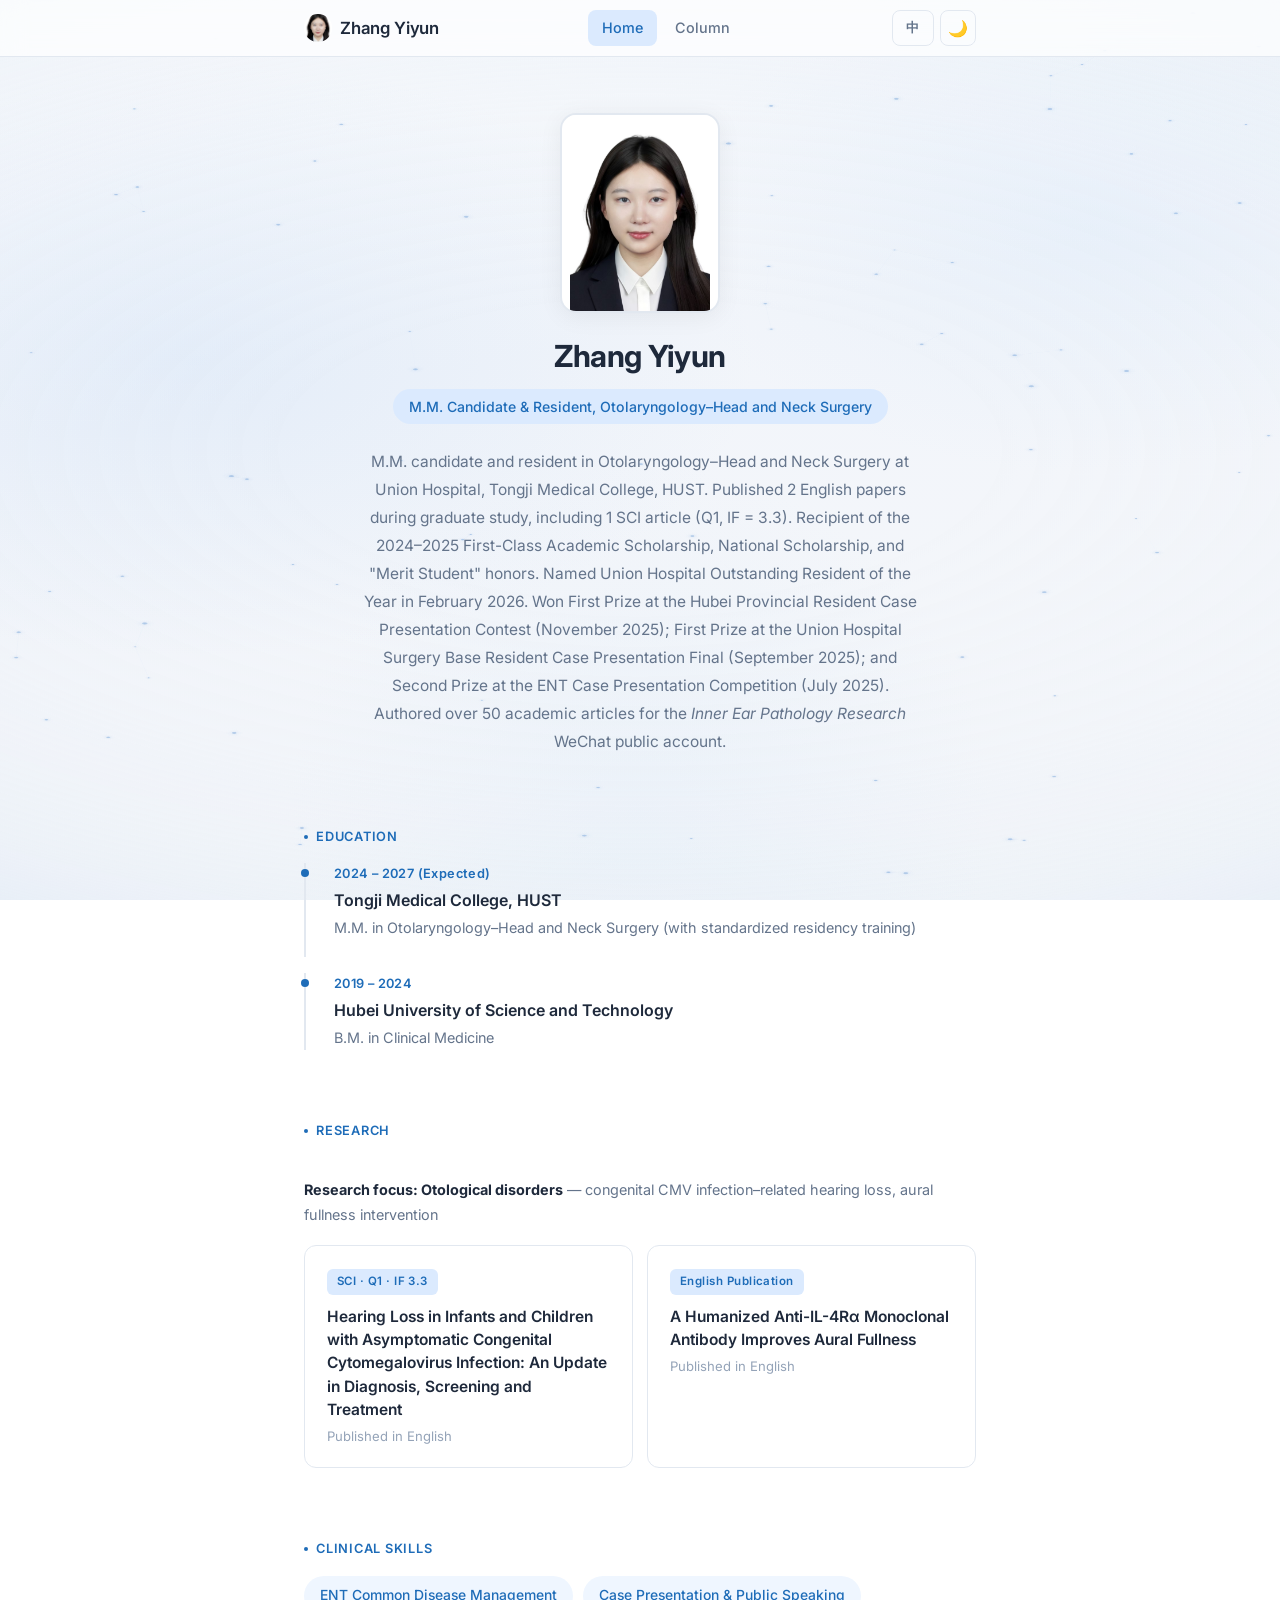
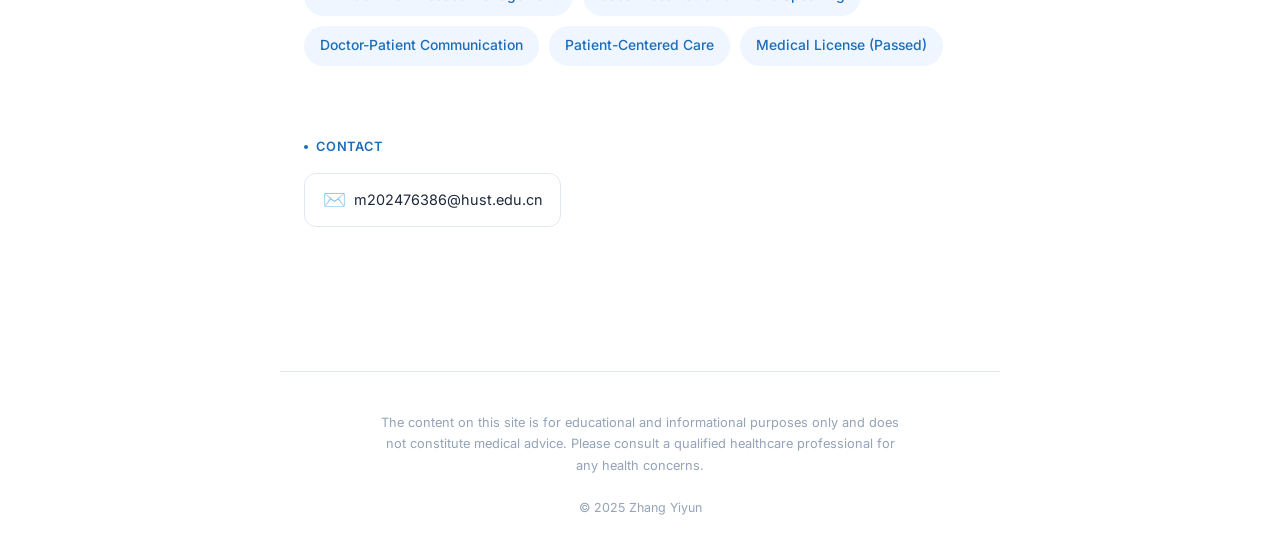
==== index.html @ 22c88dbd "Update avatar display and expand hero bio Avatar changed from small circle crop to larger rounded re" ====
<!DOCTYPE html>
<html lang="en" data-theme="light" data-lang="en">
<head>
<meta charset="UTF-8">
<meta name="viewport" content="width=device-width, initial-scale=1.0">
<meta name="description" content="Zhang Yiyun — Resident, Department of Otolaryngology–Head and Neck Surgery, Union Hospital, Tongji Medical College, HUST">
<title>Zhang Yiyun</title>
<link rel="stylesheet" href="style.css">
<link rel="preconnect" href="https://fonts.googleapis.com">
<link rel="preconnect" href="https://fonts.gstatic.com" crossorigin>
<link href="https://fonts.googleapis.com/css2?family=Inter:wght@400;500;600;700&display=swap" rel="stylesheet">
</head>
<body>
<canvas id="starfield"></canvas>

<nav class="navbar">
  <div class="navbar-inner">
    <a href="index.html" class="nav-logo">
      <img src="images/avatar.jpg" alt="Avatar">
      <span class="zh">张逸云</span>
      <span class="en">Zhang Yiyun</span>
    </a>
    <ul class="nav-links">
      <li><a href="index.html" class="active"><span class="zh">主页</span><span class="en">Home</span></a></li>
      <li><a href="column.html"><span class="zh">专栏</span><span class="en">Column</span></a></li>
    </ul>
    <div class="nav-toggles">
      <button class="nav-toggle lang-toggle" id="langToggle" aria-label="Toggle language">中</button>
      <button class="nav-toggle theme-toggle" id="themeToggle" aria-label="Toggle dark mode">🌙</button>
    </div>
  </div>
</nav>

<main>

  <!-- Hero -->
  <section class="hero">
    <img class="hero-avatar" src="images/avatar.jpg" alt="Zhang Yiyun">
    <h1 class="hero-name">
      <span class="zh">张逸云</span>
      <span class="en">Zhang Yiyun</span>
    </h1>
    <div class="hero-title">
      <span class="zh">耳鼻咽喉头颈外科 · 专业型硕士 / 住培医师</span>
      <span class="en">M.M. Candidate & Resident, Otolaryngology–Head and Neck Surgery</span>
    </div>
    <div class="hero-bio">
      <span class="zh">华中科技大学同济医学院附属协和医院耳鼻咽喉头颈外科专业型硕士、住培医师。硕士在读期间发表英文文章 2 篇，其中 SCI 1 篇（Q1，IF&nbsp;=&nbsp;3.3）。获 2024–2025 年度一等学业奖学金、国家奖学金、三好学生等荣誉。2026 年 2 月获武汉协和医院年度优秀住培医师称号。2025 年 11 月获湖北省住培医师病例演讲比赛决赛一等奖；2025 年 9 月获武汉协和医院外科专业基地住院医师病例演讲决赛一等奖；2025 年 7 月获耳鼻咽喉头颈外科病例汇报大赛二等奖。在《内耳病理研究》公众号撰写学术推文累计 50 余篇。</span>
      <span class="en">M.M. candidate and resident in Otolaryngology–Head and Neck Surgery at Union Hospital, Tongji Medical College, HUST. Published 2 English papers during graduate study, including 1 SCI article (Q1, IF&nbsp;=&nbsp;3.3). Recipient of the 2024–2025 First-Class Academic Scholarship, National Scholarship, and "Merit Student" honors. Named Union Hospital Outstanding Resident of the Year in February 2026. Won First Prize at the Hubei Provincial Resident Case Presentation Contest (November 2025); First Prize at the Union Hospital Surgery Base Resident Case Presentation Final (September 2025); and Second Prize at the ENT Case Presentation Competition (July 2025). Authored over 50 academic articles for the <em>Inner Ear Pathology Research</em> WeChat public account.</span>
    </div>
  </section>

  <!-- Education -->
  <section id="education">
    <div class="section-label"><span class="zh">教育背景</span><span class="en">Education</span></div>
    <ul class="timeline">
      <li class="timeline-item">
        <div class="timeline-period"><span class="zh">2024 – 2027（预计）</span><span class="en">2024 – 2027 (Expected)</span></div>
        <div class="timeline-school"><span class="zh">华中科技大学同济医学院</span><span class="en">Tongji Medical College, HUST</span></div>
        <div class="timeline-major">
          <span class="zh">耳鼻咽喉头颈外科 · 专业型硕士（住院医师规范化培训）</span>
          <span class="en">M.M. in Otolaryngology–Head and Neck Surgery (with standardized residency training)</span>
        </div>
      </li>
      <li class="timeline-item">
        <div class="timeline-period">2019 – 2024</div>
        <div class="timeline-school"><span class="zh">湖北科技学院</span><span class="en">Hubei University of Science and Technology</span></div>
        <div class="timeline-major">
          <span class="zh">临床医学 · 学士</span>
          <span class="en">B.M. in Clinical Medicine</span>
        </div>
      </li>
    </ul>
  </section>

  <!-- Research -->
  <section id="research">
    <div class="section-label"><span class="zh">科研学术</span><span class="en">Research</span></div>
    <p class="research-direction" style="margin-bottom:18px;">
      <span class="zh"><strong>研究方向：耳科相关疾病</strong>（先天性巨细胞病毒感染相关听力损失、耳闷胀感干预等）</span>
      <span class="en"><strong>Research focus: Otological disorders</strong> — congenital CMV infection–related hearing loss, aural fullness intervention</span>
    </p>

    <div class="research-grid">
      <div class="research-card">
        <span class="badge">SCI · Q1 · IF 3.3</span>
        <h3>Hearing Loss in Infants and Children with Asymptomatic Congenital Cytomegalovirus Infection: An Update in Diagnosis, Screening and Treatment</h3>
        <div class="meta"><span class="zh">已发表（英文）</span><span class="en">Published in English</span></div>
      </div>
      <div class="research-card">
        <span class="badge"><span class="zh">英文发表</span><span class="en">English Publication</span></span>
        <h3>A Humanized Anti-IL-4Rα Monoclonal Antibody Improves Aural Fullness</h3>
        <div class="meta"><span class="zh">已发表（英文）</span><span class="en">Published in English</span></div>
      </div>
    </div>
  </section>

  <!-- Clinical Skills -->
  <section id="clinical-skills">
    <div class="section-label"><span class="zh">临床技能</span><span class="en">Clinical Skills</span></div>
    <div class="skill-tags">
      <span class="skill-tag"><span class="zh">耳鼻咽喉头颈外科常见病诊疗</span><span class="en">ENT Common Disease Management</span></span>
      <span class="skill-tag"><span class="zh">病例汇报与演讲</span><span class="en">Case Presentation & Public Speaking</span></span>
      <span class="skill-tag"><span class="zh">医患沟通</span><span class="en">Doctor-Patient Communication</span></span>
      <span class="skill-tag"><span class="zh">患者关怀</span><span class="en">Patient-Centered Care</span></span>
      <span class="skill-tag"><span class="zh">执业医师资格（已通过）</span><span class="en">Medical License (Passed)</span></span>
    </div>
  </section>

  <!-- Contact -->
  <section id="contact">
    <div class="section-label"><span class="zh">联系方式</span><span class="en">Contact</span></div>
    <div class="contact-list">
      <a href="mailto:m202476386@hust.edu.cn" class="contact-item">
        <span class="contact-icon">✉️</span>
        m202476386@hust.edu.cn
      </a>
    </div>
  </section>

</main>

<footer>
  <div class="footer-disclaimer">
    <p class="zh">本站内容仅供学习与交流，不构成医疗建议。如有健康问题，请咨询专业医疗机构。</p>
    <p class="en">The content on this site is for educational and informational purposes only and does not constitute medical advice. Please consult a qualified healthcare professional for any health concerns.</p>
  </div>
  <div class="footer-copy">&copy; 2025 Zhang Yiyun</div>
</footer>

<script src="script.js"></script>
</body>
</html>
---- style.css ----
/* ========================================
   Zhang Yiyun - Personal Site
   Medical Blue · Bilingual · Dark Mode
   ======================================== */

/* --- CSS Variables --- */
:root {
  --color-bg: #f8fafc;
  --color-surface: #ffffff;
  --color-surface-hover: #f5f7fb;
  --color-primary: #1e6cb8;
  --color-primary-light: #3b82f6;
  --color-primary-muted: #dbeafe;
  --color-text: #1e293b;
  --color-text-secondary: #64748b;
  --color-text-tertiary: #94a3b8;
  --color-border: #e2e8f0;
  --color-tag-bg: #eff6ff;
  --color-tag-text: #1e6cb8;
  --color-shadow: rgba(0, 0, 0, 0.06);
  --color-shadow-lg: rgba(0, 0, 0, 0.1);
  --nav-bg: rgba(255, 255, 255, 0.7);
  --nav-blur: 12px;
  --radius: 12px;
  --radius-lg: 20px;
  --max-width: 720px;
  --font-cn: "PingFang SC", "Noto Sans SC", "Microsoft YaHei", sans-serif;
  --font-en: "Inter", -apple-system, BlinkMacSystemFont, "Segoe UI", sans-serif;
}

[data-theme="dark"] {
  --color-bg: #0b1120;
  --color-surface: #141e33;
  --color-surface-hover: #1c2a45;
  --color-primary: #60a5fa;
  --color-primary-light: #93bbfd;
  --color-primary-muted: #1e3050;
  --color-text: #e8edf5;
  --color-text-secondary: #94a3b8;
  --color-text-tertiary: #64748b;
  --color-border: #1e3050;
  --color-tag-bg: #1a2e45;
  --color-tag-text: #93bbfd;
  --color-shadow: rgba(0, 0, 0, 0.25);
  --color-shadow-lg: rgba(0, 0, 0, 0.4);
  --nav-bg: rgba(11, 17, 32, 0.8);
}

/* --- Reset & Base --- */
*,
*::before,
*::after {
  box-sizing: border-box;
  margin: 0;
  padding: 0;
}

html {
  scroll-behavior: smooth;
  font-size: 16px;
}

body {
  font-family: var(--font-en);
  background:
    radial-gradient(ellipse 80% 60% at 15% 40%, rgba(190, 215, 245, 0.28) 0%, transparent 55%),
    radial-gradient(ellipse 60% 50% at 85% 25%, rgba(200, 225, 250, 0.22) 0%, transparent 55%),
    radial-gradient(ellipse 50% 70% at 50% 90%, rgba(210, 230, 248, 0.2) 0%, transparent 55%),
    linear-gradient(170deg, #f8fafc 0%, #f2f5fa 40%, #f5f7fa 100%);
  background-attachment: fixed;
  color: var(--color-text);
  line-height: 1.7;
  -webkit-font-smoothing: antialiased;
  transition: background 0.5s ease, color 0.3s ease;
}

[data-theme="dark"] body {
  background:
    radial-gradient(ellipse 80% 60% at 15% 40%, rgba(20, 50, 100, 0.35) 0%, transparent 55%),
    radial-gradient(ellipse 60% 50% at 85% 25%, rgba(15, 40, 85, 0.28) 0%, transparent 55%),
    radial-gradient(ellipse 50% 70% at 50% 90%, rgba(10, 30, 65, 0.22) 0%, transparent 55%),
    linear-gradient(170deg, #0b1120 0%, #0d1428 40%, #0a0f1c 100%);
  background-attachment: fixed;
}

[data-lang="zh"] body {
  font-family: var(--font-cn);
}

/* Language visibility — default English */
.zh { display: none; }
[data-lang="zh"] .en { display: none; }
[data-lang="zh"] .zh { display: revert; }

a {
  color: var(--color-primary);
  text-decoration: none;
  transition: color 0.2s;
}

a:hover {
  color: var(--color-primary-light);
}

img {
  max-width: 100%;
  display: block;
}

/* --- Starfield Background --- */
#starfield {
  position: fixed;
  top: 0;
  left: 0;
  width: 100%;
  height: 100%;
  z-index: -1;
  pointer-events: none;
}

/* --- Navbar --- */
.navbar {
  position: sticky;
  top: 0;
  z-index: 100;
  backdrop-filter: blur(var(--nav-blur));
  -webkit-backdrop-filter: blur(var(--nav-blur));
  background: var(--nav-bg);
  border-bottom: 1px solid var(--color-border);
  transition: background 0.3s, border-color 0.3s;
}

.navbar-inner {
  max-width: var(--max-width);
  margin: 0 auto;
  padding: 0 24px;
  height: 56px;
  display: flex;
  align-items: center;
  justify-content: space-between;
}

.nav-logo {
  font-size: 1.05rem;
  font-weight: 600;
  color: var(--color-text);
  letter-spacing: -0.01em;
  display: flex;
  align-items: center;
  gap: 8px;
}

.nav-logo img {
  width: 28px;
  height: 28px;
  border-radius: 50%;
  object-fit: cover;
}

.nav-links {
  display: flex;
  gap: 4px;
  list-style: none;
}

.nav-links a {
  display: inline-block;
  padding: 6px 14px;
  border-radius: 8px;
  color: var(--color-text-secondary);
  font-size: 0.9rem;
  font-weight: 500;
  transition: color 0.2s, background 0.2s;
}

.nav-links a:hover,
.nav-links a.active {
  color: var(--color-primary);
  background: var(--color-primary-muted);
}

.nav-toggles {
  display: flex;
  gap: 6px;
  flex-shrink: 0;
}

.nav-toggle {
  background: none;
  border: 1px solid var(--color-border);
  border-radius: 8px;
  height: 36px;
  display: flex;
  align-items: center;
  justify-content: center;
  cursor: pointer;
  font-size: 0.82rem;
  font-weight: 600;
  color: var(--color-text-secondary);
  transition: border-color 0.2s, color 0.2s, background 0.2s;
  flex-shrink: 0;
  font-family: var(--font-en);
}

.nav-toggle:hover {
  border-color: var(--color-primary);
  color: var(--color-primary);
  background: var(--color-primary-muted);
}

.theme-toggle {
  width: 36px;
  font-size: 1rem;
}

.lang-toggle {
  width: 42px;
  padding: 0;
  letter-spacing: 0.02em;
}

/* --- Layout --- */
main {
  max-width: var(--max-width);
  margin: 0 auto;
  padding: 0 24px 80px;
}

section {
  margin-top: 64px;
}

.section-label {
  display: inline-flex;
  align-items: center;
  gap: 8px;
  font-size: 0.8rem;
  font-weight: 600;
  text-transform: uppercase;
  letter-spacing: 0.06em;
  color: var(--color-primary);
  margin-bottom: 16px;
}

.section-label::before {
  content: "";
  display: inline-block;
  width: 4px;
  height: 4px;
  border-radius: 50%;
  background: var(--color-primary);
}

/* --- Hero --- */
.hero {
  margin-top: 56px;
  text-align: center;
}

.hero-avatar {
  width: 160px;
  height: 200px;
  border-radius: 16px;
  object-fit: contain;
  object-position: center top;
  margin: 0 auto 24px;
  box-shadow: 0 4px 24px var(--color-shadow);
  border: 2px solid var(--color-border);
  background: var(--color-surface);
  transition: border-color 0.3s, box-shadow 0.3s;
}

.hero-name {
  font-size: 1.9rem;
  font-weight: 700;
  letter-spacing: -0.02em;
  line-height: 1.3;
}

.hero-title {
  display: inline-block;
  margin-top: 12px;
  padding: 6px 16px;
  background: var(--color-primary-muted);
  color: var(--color-primary);
  border-radius: 20px;
  font-size: 0.88rem;
  font-weight: 500;
}

.hero-bio {
  max-width: 560px;
  margin: 24px auto 0;
  font-size: 0.97rem;
  color: var(--color-text-secondary);
  line-height: 1.8;
}

/* --- Education --- */
.timeline {
  list-style: none;
  display: flex;
  flex-direction: column;
  gap: 16px;
}

.timeline-item {
  position: relative;
  padding-left: 28px;
  padding-bottom: 16px;
  border-left: 2px solid var(--color-border);
  transition: border-color 0.3s;
}

.timeline-item:last-child {
  padding-bottom: 0;
}

.timeline-item::before {
  content: "";
  position: absolute;
  left: -5px;
  top: 6px;
  width: 8px;
  height: 8px;
  border-radius: 50%;
  background: var(--color-primary);
}

.timeline-period {
  font-size: 0.8rem;
  font-weight: 600;
  color: var(--color-primary);
  letter-spacing: 0.03em;
}

.timeline-school {
  font-weight: 600;
  margin-top: 2px;
}

.timeline-major {
  font-size: 0.9rem;
  color: var(--color-text-secondary);
  margin-top: 2px;
}

/* --- Research --- */
.research-grid {
  display: grid;
  grid-template-columns: 1fr;
  gap: 14px;
}

.research-card {
  background: var(--color-surface);
  border: 1px solid var(--color-border);
  border-radius: var(--radius);
  padding: 20px 22px;
  transition: background 0.3s, border-color 0.3s, box-shadow 0.2s;
}

.research-card:hover {
  box-shadow: 0 4px 16px var(--color-shadow);
}

.research-card .badge {
  display: inline-block;
  padding: 3px 10px;
  border-radius: 6px;
  font-size: 0.72rem;
  font-weight: 600;
  letter-spacing: 0.04em;
  background: var(--color-primary-muted);
  color: var(--color-primary);
  margin-bottom: 10px;
}

.research-card h3 {
  font-size: 0.97rem;
  font-weight: 600;
  line-height: 1.5;
}

.research-card .meta {
  font-size: 0.82rem;
  color: var(--color-text-tertiary);
  margin-top: 4px;
}

.research-direction {
  margin-top: 20px;
  font-size: 0.9rem;
  color: var(--color-text-secondary);
  line-height: 1.7;
}

.research-direction strong {
  color: var(--color-text);
}

/* --- Clinical Skills --- */
.skill-tags {
  display: flex;
  flex-wrap: wrap;
  gap: 10px;
}

.skill-tag {
  padding: 8px 16px;
  background: var(--color-tag-bg);
  color: var(--color-tag-text);
  border-radius: 20px;
  font-size: 0.87rem;
  font-weight: 500;
  transition: background 0.2s, transform 0.15s;
}

.skill-tag:hover {
  transform: translateY(-1px);
}

/* --- Contact --- */
.contact-list {
  display: flex;
  flex-wrap: wrap;
  gap: 12px;
}

.contact-item {
  display: inline-flex;
  align-items: center;
  gap: 8px;
  padding: 10px 18px;
  background: var(--color-surface);
  border: 1px solid var(--color-border);
  border-radius: var(--radius);
  font-size: 0.9rem;
  color: var(--color-text);
  transition: border-color 0.2s, box-shadow 0.2s, background 0.3s;
}

.contact-item:hover {
  border-color: var(--color-primary);
  box-shadow: 0 2px 12px var(--color-shadow);
}

.contact-icon {
  font-size: 1.15rem;
  flex-shrink: 0;
}

/* --- Footer / Disclaimer --- */
footer {
  max-width: var(--max-width);
  margin: 64px auto 0;
  padding: 32px 24px;
  border-top: 1px solid var(--color-border);
  text-align: center;
}

.footer-disclaimer {
  font-size: 0.8rem;
  color: var(--color-text-tertiary);
  line-height: 1.7;
  max-width: 520px;
  margin: 0 auto;
}

.footer-disclaimer p + p {
  margin-top: 8px;
}

.footer-copy {
  margin-top: 20px;
  font-size: 0.78rem;
  color: var(--color-text-tertiary);
}

/* ========================================
   Column Page
   ======================================== */

.tab-bar {
  display: flex;
  gap: 4px;
  margin-top: 40px;
  padding: 4px;
  background: var(--color-surface);
  border: 1px solid var(--color-border);
  border-radius: var(--radius);
}

.tab-btn {
  flex: 1;
  padding: 9px 16px;
  border: none;
  background: transparent;
  border-radius: 8px;
  font-size: 0.88rem;
  font-weight: 500;
  font-family: var(--font-cn);
  color: var(--color-text-secondary);
  cursor: pointer;
  transition: all 0.2s;
}

.tab-btn:hover {
  color: var(--color-text);
  background: var(--color-surface-hover);
}

.tab-btn.active {
  background: var(--color-primary);
  color: #fff;
}

.tab-panel {
  display: none;
  margin-top: 32px;
}

.tab-panel.active {
  display: block;
}

/* --- Article Cards --- */
.article-list {
  display: grid;
  grid-template-columns: 1fr;
  gap: 14px;
}

.article-card {
  background: var(--color-surface);
  border: 1px solid var(--color-border);
  border-radius: var(--radius);
  padding: 20px 22px;
  transition: box-shadow 0.2s, border-color 0.2s, background 0.3s;
}

.article-card:hover {
  border-color: var(--color-primary);
  box-shadow: 0 4px 16px var(--color-shadow);
}

.article-card h3 {
  font-size: 0.97rem;
  font-weight: 600;
  margin-bottom: 6px;
}

.article-card .date {
  font-size: 0.8rem;
  color: var(--color-text-tertiary);
}

.article-card .excerpt {
  font-size: 0.88rem;
  color: var(--color-text-secondary);
  margin-top: 8px;
  line-height: 1.6;
}

/* --- Empty State --- */
.empty-state {
  text-align: center;
  padding: 56px 24px;
  color: var(--color-text-tertiary);
}

.empty-state .icon {
  font-size: 2.5rem;
  margin-bottom: 12px;
}

.empty-state p {
  font-size: 0.9rem;
  line-height: 1.6;
}

/* ========================================
   Responsive
   ======================================== */

@media (max-width: 480px) {
  .hero-name {
    font-size: 1.55rem;
  }

  .hero-bio {
    font-size: 0.9rem;
  }

  .tab-btn {
    font-size: 0.82rem;
    padding: 8px 12px;
  }
}

@media (min-width: 600px) {
  .research-grid {
    grid-template-columns: 1fr 1fr;
  }

  .article-list {
    grid-template-columns: 1fr 1fr;
  }
}

/* ========================================
   Print Override
   ======================================== */

@media print {
  .navbar,
  .nav-toggles,
  .tab-bar {
    display: none !important;
  }

  body {
    background: #fff;
    color: #000;
  }

  section {
    margin-top: 32px;
    break-inside: avoid;
  }
}
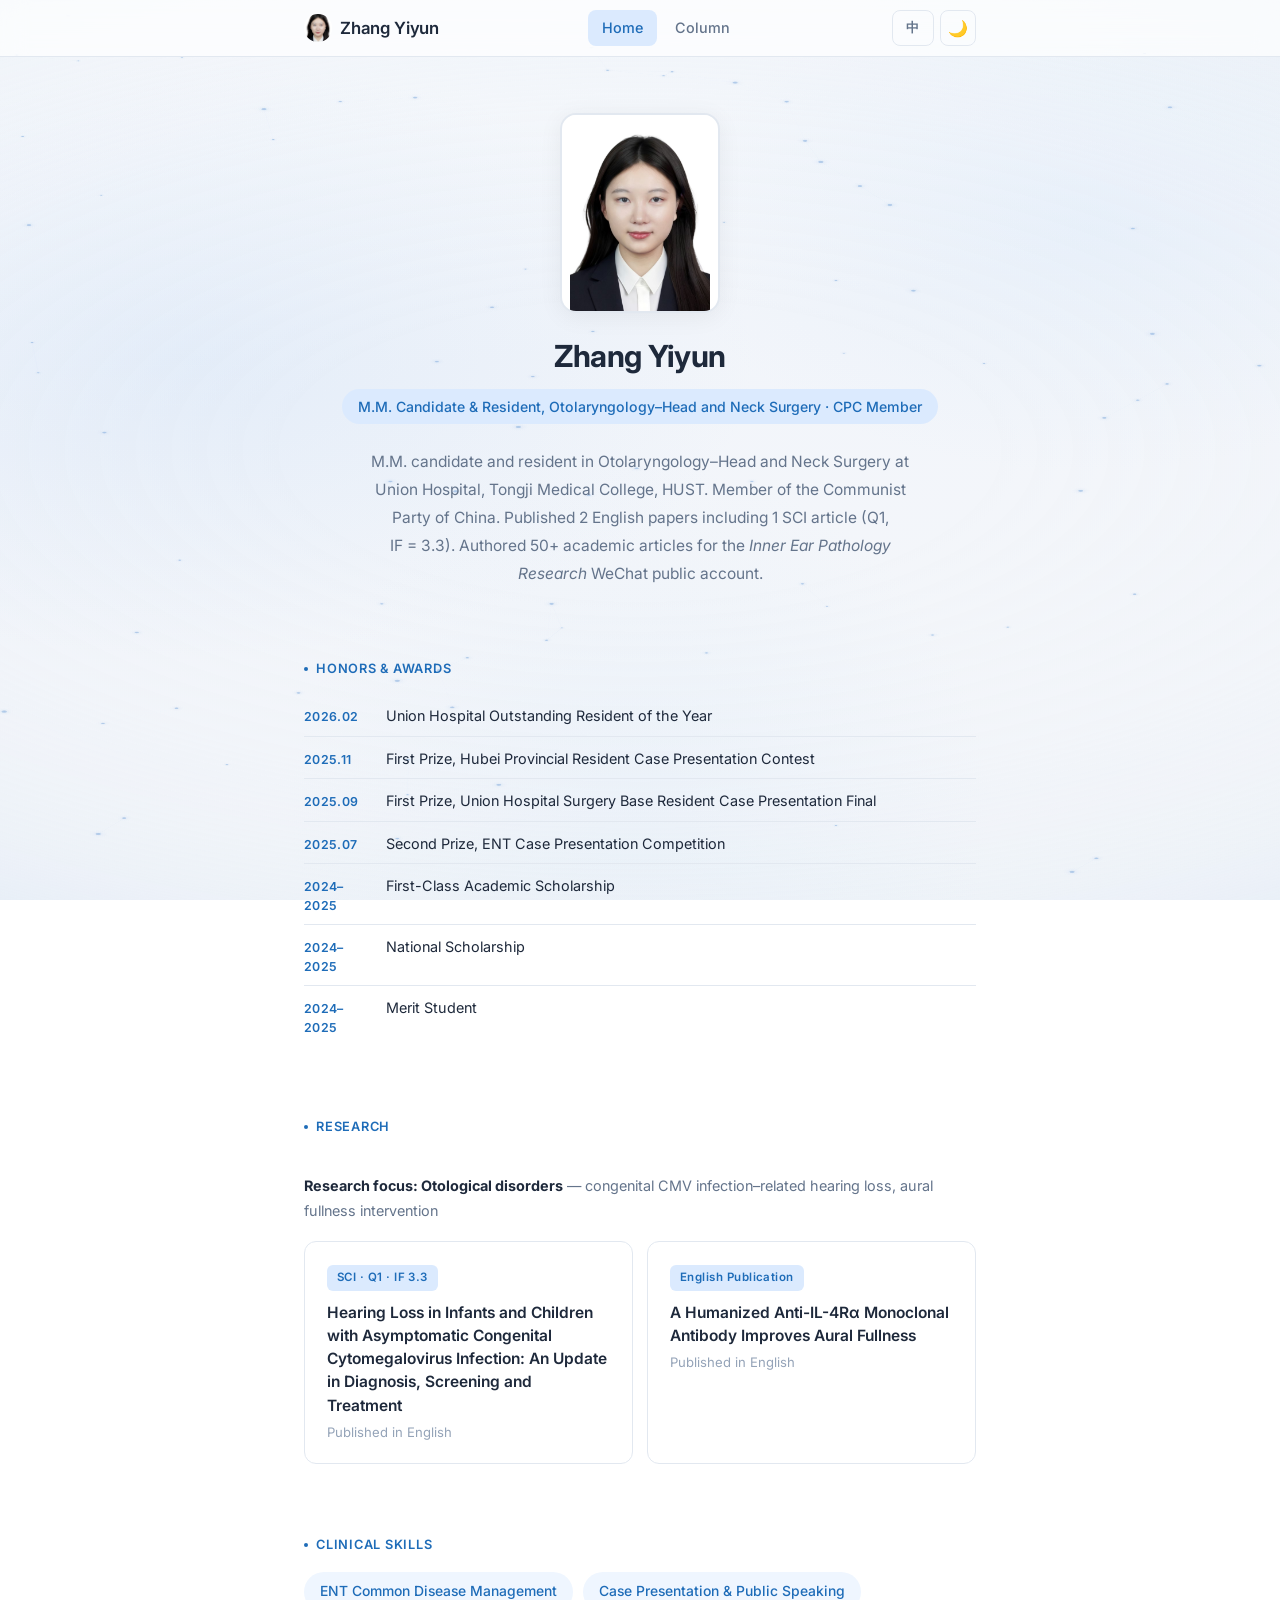
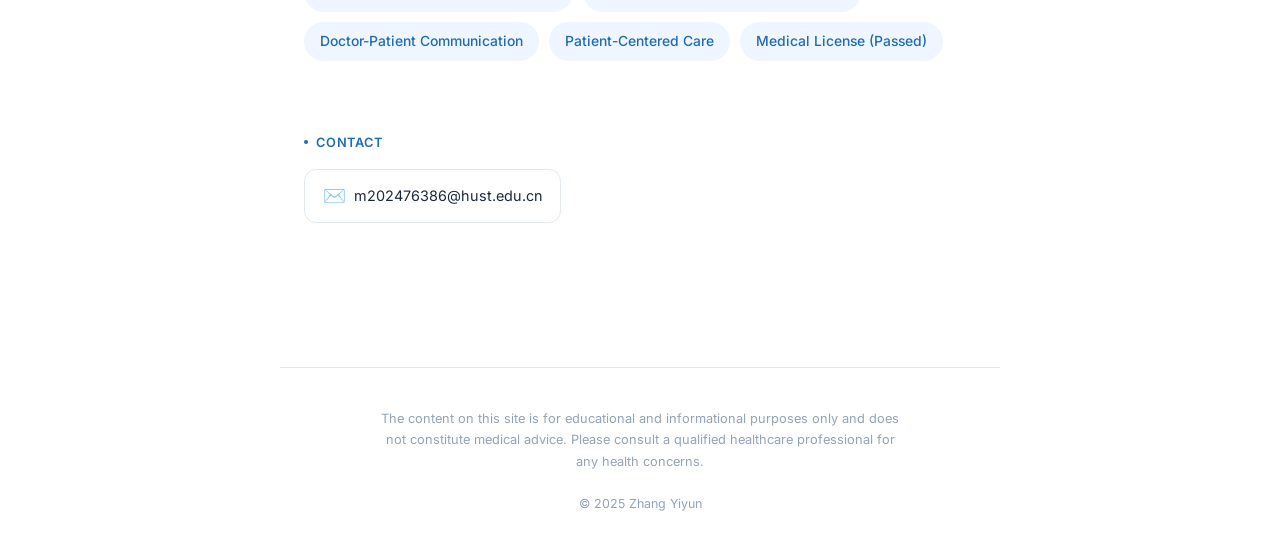
==== commit 004dd1d6: "Simplify bio, remove education, add honors section Hero bio condensed to 3 sentences focusing on cur" ====
--- a/index.html
+++ b/index.html
@@ -41,34 +41,53 @@
       <span class="en">Zhang Yiyun</span>
     </h1>
     <div class="hero-title">
-      <span class="zh">耳鼻咽喉头颈外科 · 专业型硕士 / 住培医师</span>
-      <span class="en">M.M. Candidate & Resident, Otolaryngology–Head and Neck Surgery</span>
+      <span class="zh">耳鼻咽喉头颈外科 · 专业型硕士 / 住培医师 · 中共党员</span>
+      <span class="en">M.M. Candidate & Resident, Otolaryngology–Head and Neck Surgery · CPC Member</span>
     </div>
     <div class="hero-bio">
-      <span class="zh">华中科技大学同济医学院附属协和医院耳鼻咽喉头颈外科专业型硕士、住培医师。硕士在读期间发表英文文章 2 篇，其中 SCI 1 篇（Q1，IF&nbsp;=&nbsp;3.3）。获 2024–2025 年度一等学业奖学金、国家奖学金、三好学生等荣誉。2026 年 2 月获武汉协和医院年度优秀住培医师称号。2025 年 11 月获湖北省住培医师病例演讲比赛决赛一等奖；2025 年 9 月获武汉协和医院外科专业基地住院医师病例演讲决赛一等奖；2025 年 7 月获耳鼻咽喉头颈外科病例汇报大赛二等奖。在《内耳病理研究》公众号撰写学术推文累计 50 余篇。</span>
-      <span class="en">M.M. candidate and resident in Otolaryngology–Head and Neck Surgery at Union Hospital, Tongji Medical College, HUST. Published 2 English papers during graduate study, including 1 SCI article (Q1, IF&nbsp;=&nbsp;3.3). Recipient of the 2024–2025 First-Class Academic Scholarship, National Scholarship, and "Merit Student" honors. Named Union Hospital Outstanding Resident of the Year in February 2026. Won First Prize at the Hubei Provincial Resident Case Presentation Contest (November 2025); First Prize at the Union Hospital Surgery Base Resident Case Presentation Final (September 2025); and Second Prize at the ENT Case Presentation Competition (July 2025). Authored over 50 academic articles for the <em>Inner Ear Pathology Research</em> WeChat public account.</span>
+      <span class="zh">华中科技大学同济医学院附属协和医院耳鼻咽喉头颈外科专业型硕士、住培医师，中共党员。硕士在读期间发表英文文章 2 篇，其中 SCI 1 篇（Q1，IF&nbsp;=&nbsp;3.3）。在《内耳病理研究》公众号撰写学术推文累计 50 余篇。</span>
+      <span class="en">M.M. candidate and resident in Otolaryngology–Head and Neck Surgery at Union Hospital, Tongji Medical College, HUST. Member of the Communist Party of China. Published 2 English papers including 1 SCI article (Q1, IF&nbsp;=&nbsp;3.3). Authored 50+ academic articles for the <em>Inner Ear Pathology Research</em> WeChat public account.</span>
     </div>
   </section>
 
-  <!-- Education -->
-  <section id="education">
-    <div class="section-label"><span class="zh">教育背景</span><span class="en">Education</span></div>
-    <ul class="timeline">
-      <li class="timeline-item">
-        <div class="timeline-period"><span class="zh">2024 – 2027（预计）</span><span class="en">2024 – 2027 (Expected)</span></div>
-        <div class="timeline-school"><span class="zh">华中科技大学同济医学院</span><span class="en">Tongji Medical College, HUST</span></div>
-        <div class="timeline-major">
-          <span class="zh">耳鼻咽喉头颈外科 · 专业型硕士（住院医师规范化培训）</span>
-          <span class="en">M.M. in Otolaryngology–Head and Neck Surgery (with standardized residency training)</span>
-        </div>
+  <!-- Honors -->
+  <section id="honors">
+    <div class="section-label"><span class="zh">荣誉与获奖</span><span class="en">Honors & Awards</span></div>
+    <ul class="honor-list">
+      <li class="honor-item">
+        <span class="honor-date">2026.02</span>
+        <span class="zh">武汉协和医院年度优秀住培医师</span>
+        <span class="en">Union Hospital Outstanding Resident of the Year</span>
       </li>
-      <li class="timeline-item">
-        <div class="timeline-period">2019 – 2024</div>
-        <div class="timeline-school"><span class="zh">湖北科技学院</span><span class="en">Hubei University of Science and Technology</span></div>
-        <div class="timeline-major">
-          <span class="zh">临床医学 · 学士</span>
-          <span class="en">B.M. in Clinical Medicine</span>
-        </div>
+      <li class="honor-item">
+        <span class="honor-date">2025.11</span>
+        <span class="zh">湖北省住培医师病例演讲比赛决赛一等奖</span>
+        <span class="en">First Prize, Hubei Provincial Resident Case Presentation Contest</span>
+      </li>
+      <li class="honor-item">
+        <span class="honor-date">2025.09</span>
+        <span class="zh">武汉协和医院外科专业基地住院医师病例演讲决赛一等奖</span>
+        <span class="en">First Prize, Union Hospital Surgery Base Resident Case Presentation Final</span>
+      </li>
+      <li class="honor-item">
+        <span class="honor-date">2025.07</span>
+        <span class="zh">耳鼻咽喉头颈外科病例汇报大赛二等奖</span>
+        <span class="en">Second Prize, ENT Case Presentation Competition</span>
+      </li>
+      <li class="honor-item">
+        <span class="honor-date">2024–2025</span>
+        <span class="zh">一等学业奖学金</span>
+        <span class="en">First-Class Academic Scholarship</span>
+      </li>
+      <li class="honor-item">
+        <span class="honor-date">2024–2025</span>
+        <span class="zh">国家奖学金</span>
+        <span class="en">National Scholarship</span>
+      </li>
+      <li class="honor-item">
+        <span class="honor-date">2024–2025</span>
+        <span class="zh">三好学生</span>
+        <span class="en">Merit Student</span>
       </li>
     </ul>
   </section>
--- a/style.css
+++ b/style.css
@@ -345,6 +345,39 @@
   margin-top: 2px;
 }
 
+/* --- Honors --- */
+.honor-list {
+  list-style: none;
+  display: flex;
+  flex-direction: column;
+  gap: 2px;
+}
+
+.honor-item {
+  display: flex;
+  align-items: baseline;
+  gap: 14px;
+  padding: 9px 0;
+  border-bottom: 1px solid var(--color-border);
+  font-size: 0.9rem;
+  line-height: 1.5;
+  transition: border-color 0.3s;
+}
+
+.honor-item:last-child {
+  border-bottom: none;
+}
+
+.honor-date {
+  flex-shrink: 0;
+  width: 68px;
+  font-size: 0.77rem;
+  font-weight: 600;
+  letter-spacing: 0.03em;
+  color: var(--color-primary);
+  font-family: var(--font-en);
+}
+
 /* --- Research --- */
 .research-grid {
   display: grid;
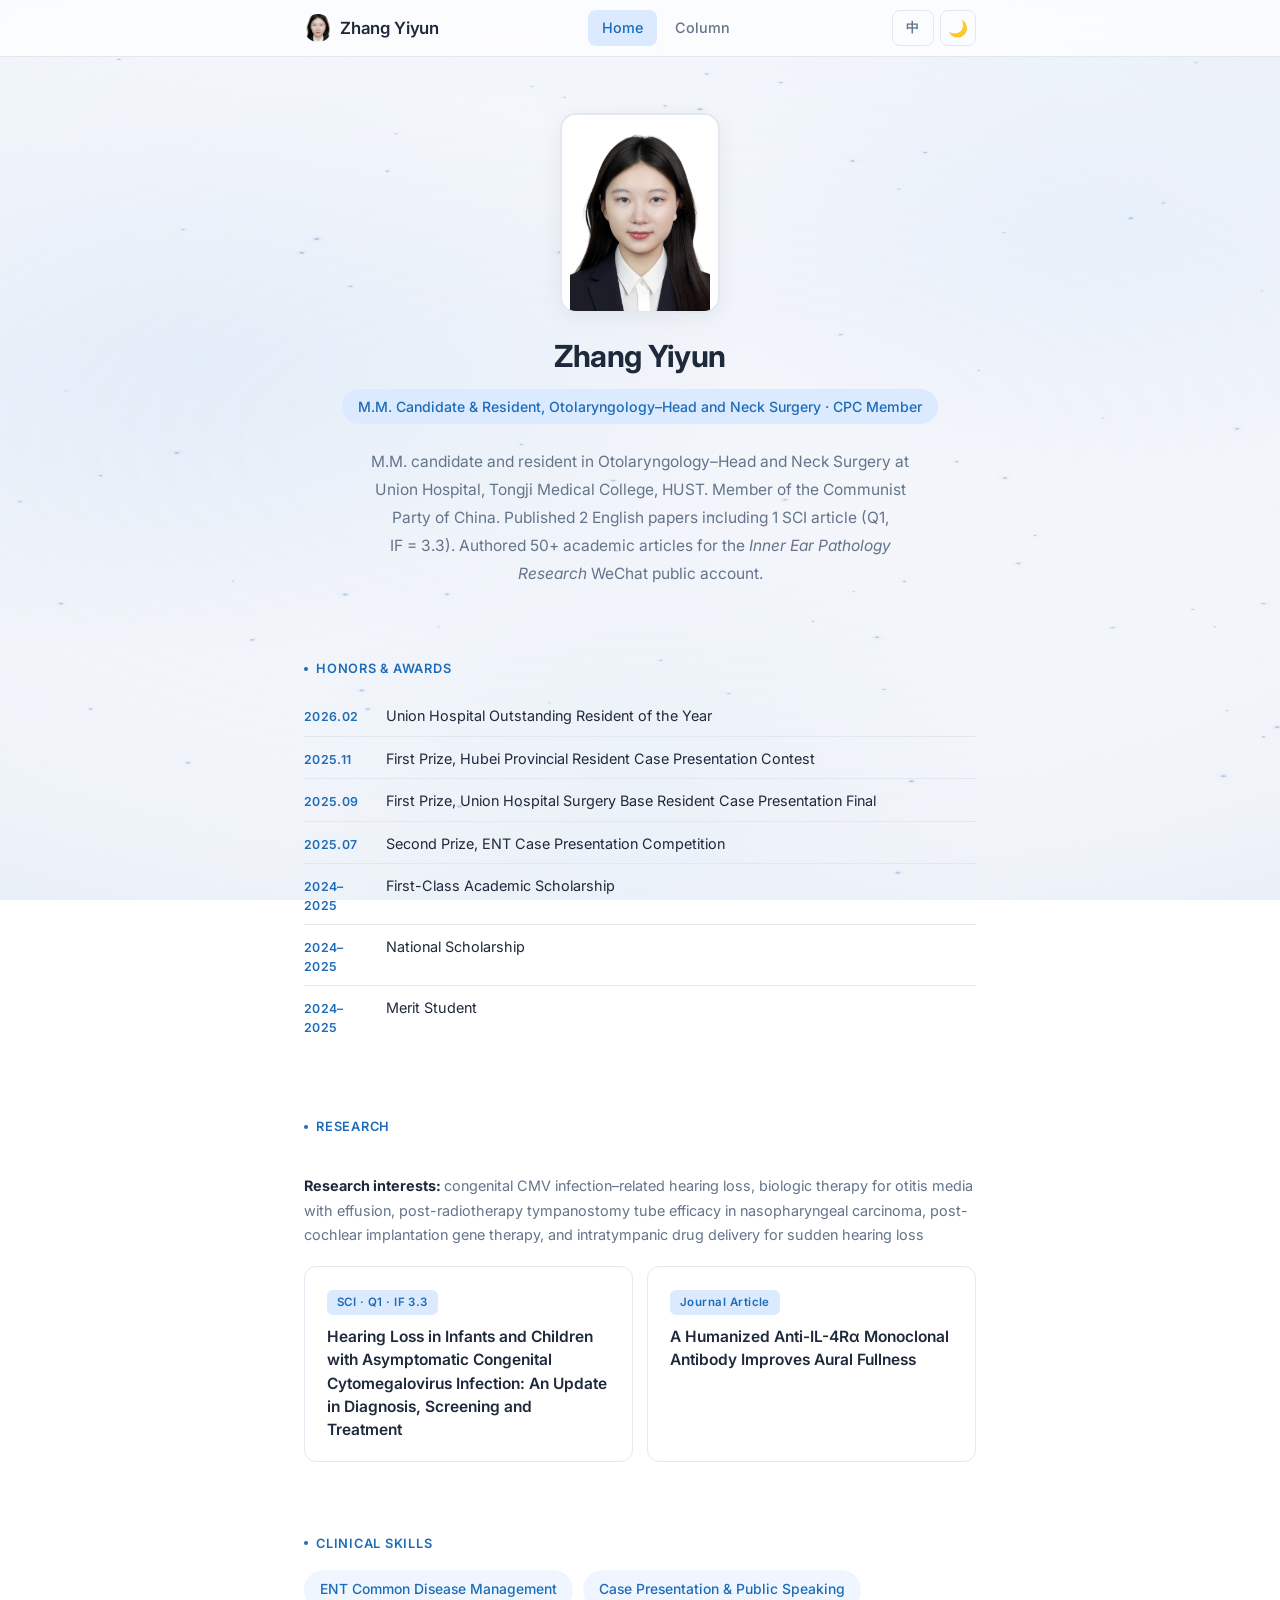
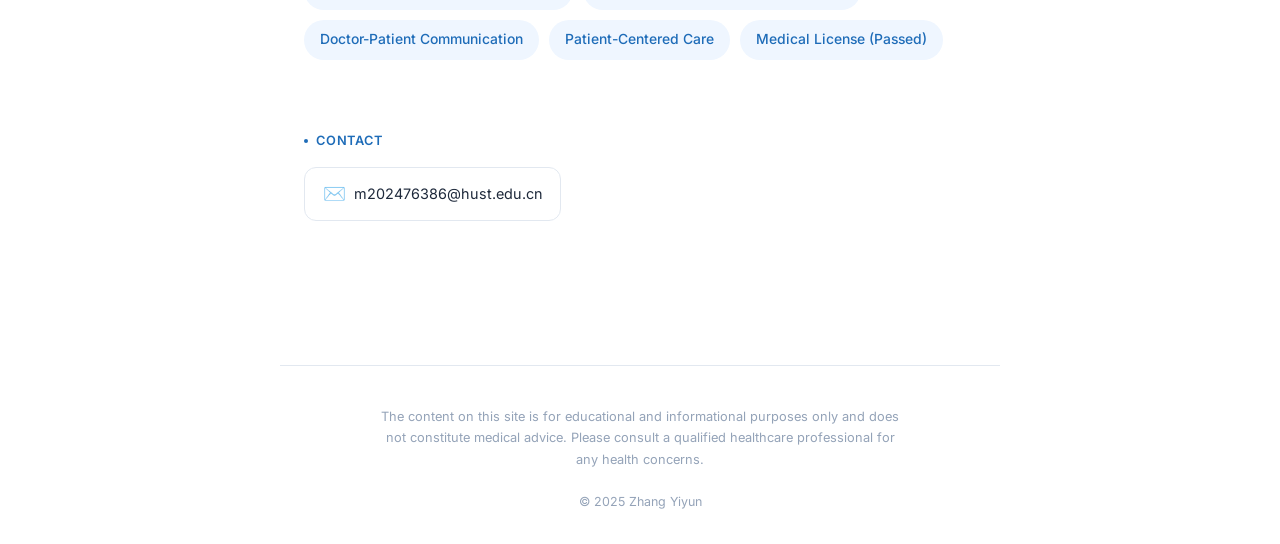
==== commit be4bab18: "Update research directions and rename publication labels Expanded research interests to 5 specific a" ====
--- a/index.html
+++ b/index.html
@@ -96,21 +96,19 @@
   <section id="research">
     <div class="section-label"><span class="zh">科研学术</span><span class="en">Research</span></div>
     <p class="research-direction" style="margin-bottom:18px;">
-      <span class="zh"><strong>研究方向：耳科相关疾病</strong>（先天性巨细胞病毒感染相关听力损失、耳闷胀感干预等）</span>
-      <span class="en"><strong>Research focus: Otological disorders</strong> — congenital CMV infection–related hearing loss, aural fullness intervention</span>
+      <span class="zh"><strong>研究方向：</strong>先天性巨细胞病毒感染相关听力损失、生物制剂治疗分泌性中耳炎、鼻咽癌放疗后分泌性中耳炎置管疗效评价、耳蜗植入术后基因治疗、突发性听力损失圆窗给药</span>
+      <span class="en"><strong>Research interests: </strong>congenital CMV infection–related hearing loss, biologic therapy for otitis media with effusion, post-radiotherapy tympanostomy tube efficacy in nasopharyngeal carcinoma, post-cochlear implantation gene therapy, and intratympanic drug delivery for sudden hearing loss</span>
     </p>
 
     <div class="research-grid">
       <div class="research-card">
         <span class="badge">SCI · Q1 · IF 3.3</span>
         <h3>Hearing Loss in Infants and Children with Asymptomatic Congenital Cytomegalovirus Infection: An Update in Diagnosis, Screening and Treatment</h3>
-        <div class="meta"><span class="zh">已发表（英文）</span><span class="en">Published in English</span></div>
-      </div>
+              </div>
       <div class="research-card">
-        <span class="badge"><span class="zh">英文发表</span><span class="en">English Publication</span></span>
+        <span class="badge"><span class="zh">期刊文章</span><span class="en">Journal Article</span></span>
         <h3>A Humanized Anti-IL-4Rα Monoclonal Antibody Improves Aural Fullness</h3>
-        <div class="meta"><span class="zh">已发表（英文）</span><span class="en">Published in English</span></div>
-      </div>
+              </div>
     </div>
   </section>
 
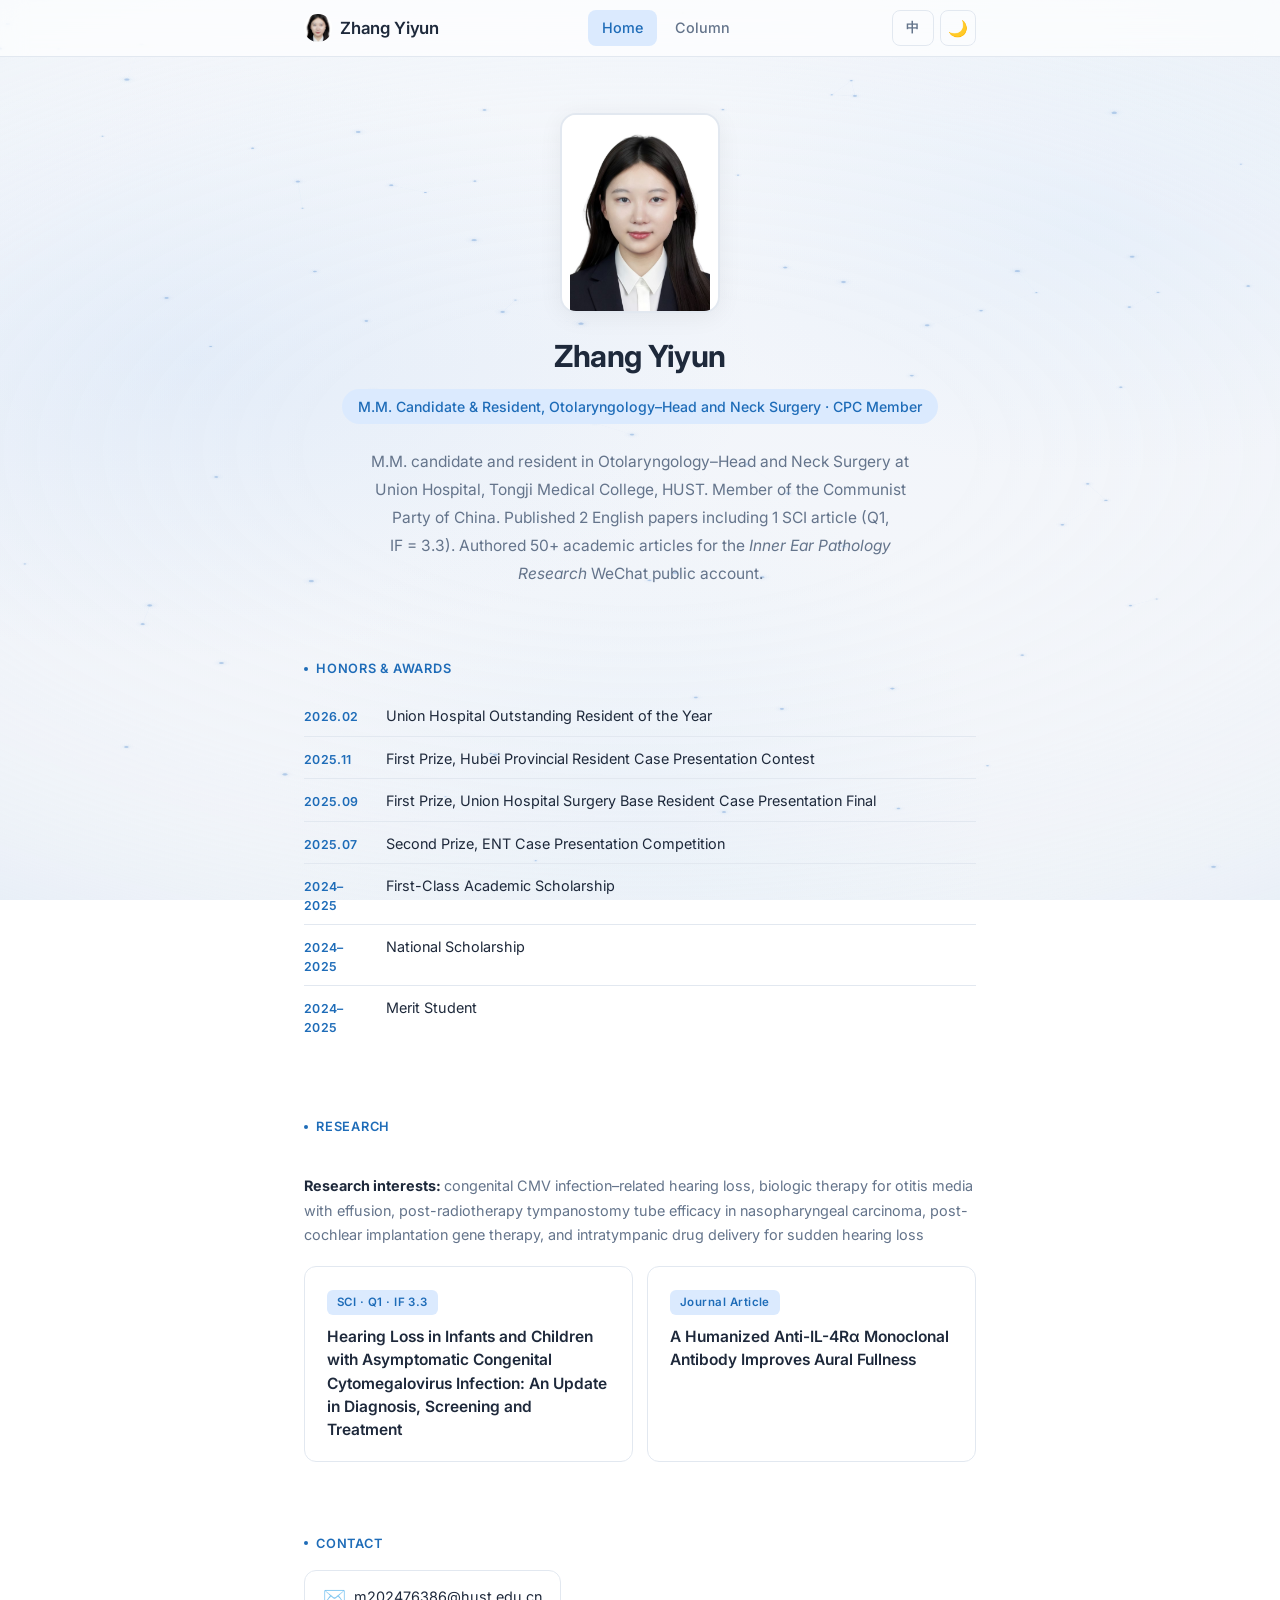
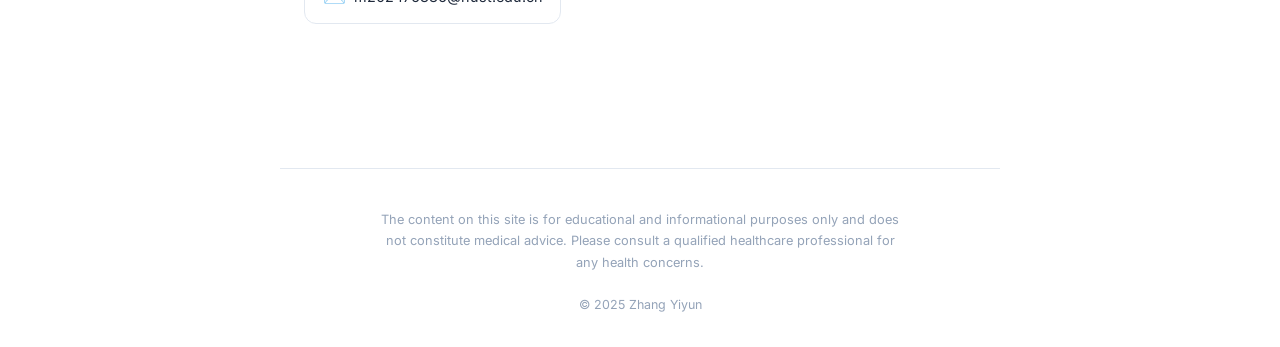
==== commit 4fa3f54a: "Remove clinical skills section Co-Authored-By: Claude Opus 4.7 <noreply@anthropic.com>" ====
--- a/index.html
+++ b/index.html
@@ -112,18 +112,6 @@
     </div>
   </section>
 
-  <!-- Clinical Skills -->
-  <section id="clinical-skills">
-    <div class="section-label"><span class="zh">临床技能</span><span class="en">Clinical Skills</span></div>
-    <div class="skill-tags">
-      <span class="skill-tag"><span class="zh">耳鼻咽喉头颈外科常见病诊疗</span><span class="en">ENT Common Disease Management</span></span>
-      <span class="skill-tag"><span class="zh">病例汇报与演讲</span><span class="en">Case Presentation & Public Speaking</span></span>
-      <span class="skill-tag"><span class="zh">医患沟通</span><span class="en">Doctor-Patient Communication</span></span>
-      <span class="skill-tag"><span class="zh">患者关怀</span><span class="en">Patient-Centered Care</span></span>
-      <span class="skill-tag"><span class="zh">执业医师资格（已通过）</span><span class="en">Medical License (Passed)</span></span>
-    </div>
-  </section>
-
   <!-- Contact -->
   <section id="contact">
     <div class="section-label"><span class="zh">联系方式</span><span class="en">Contact</span></div>
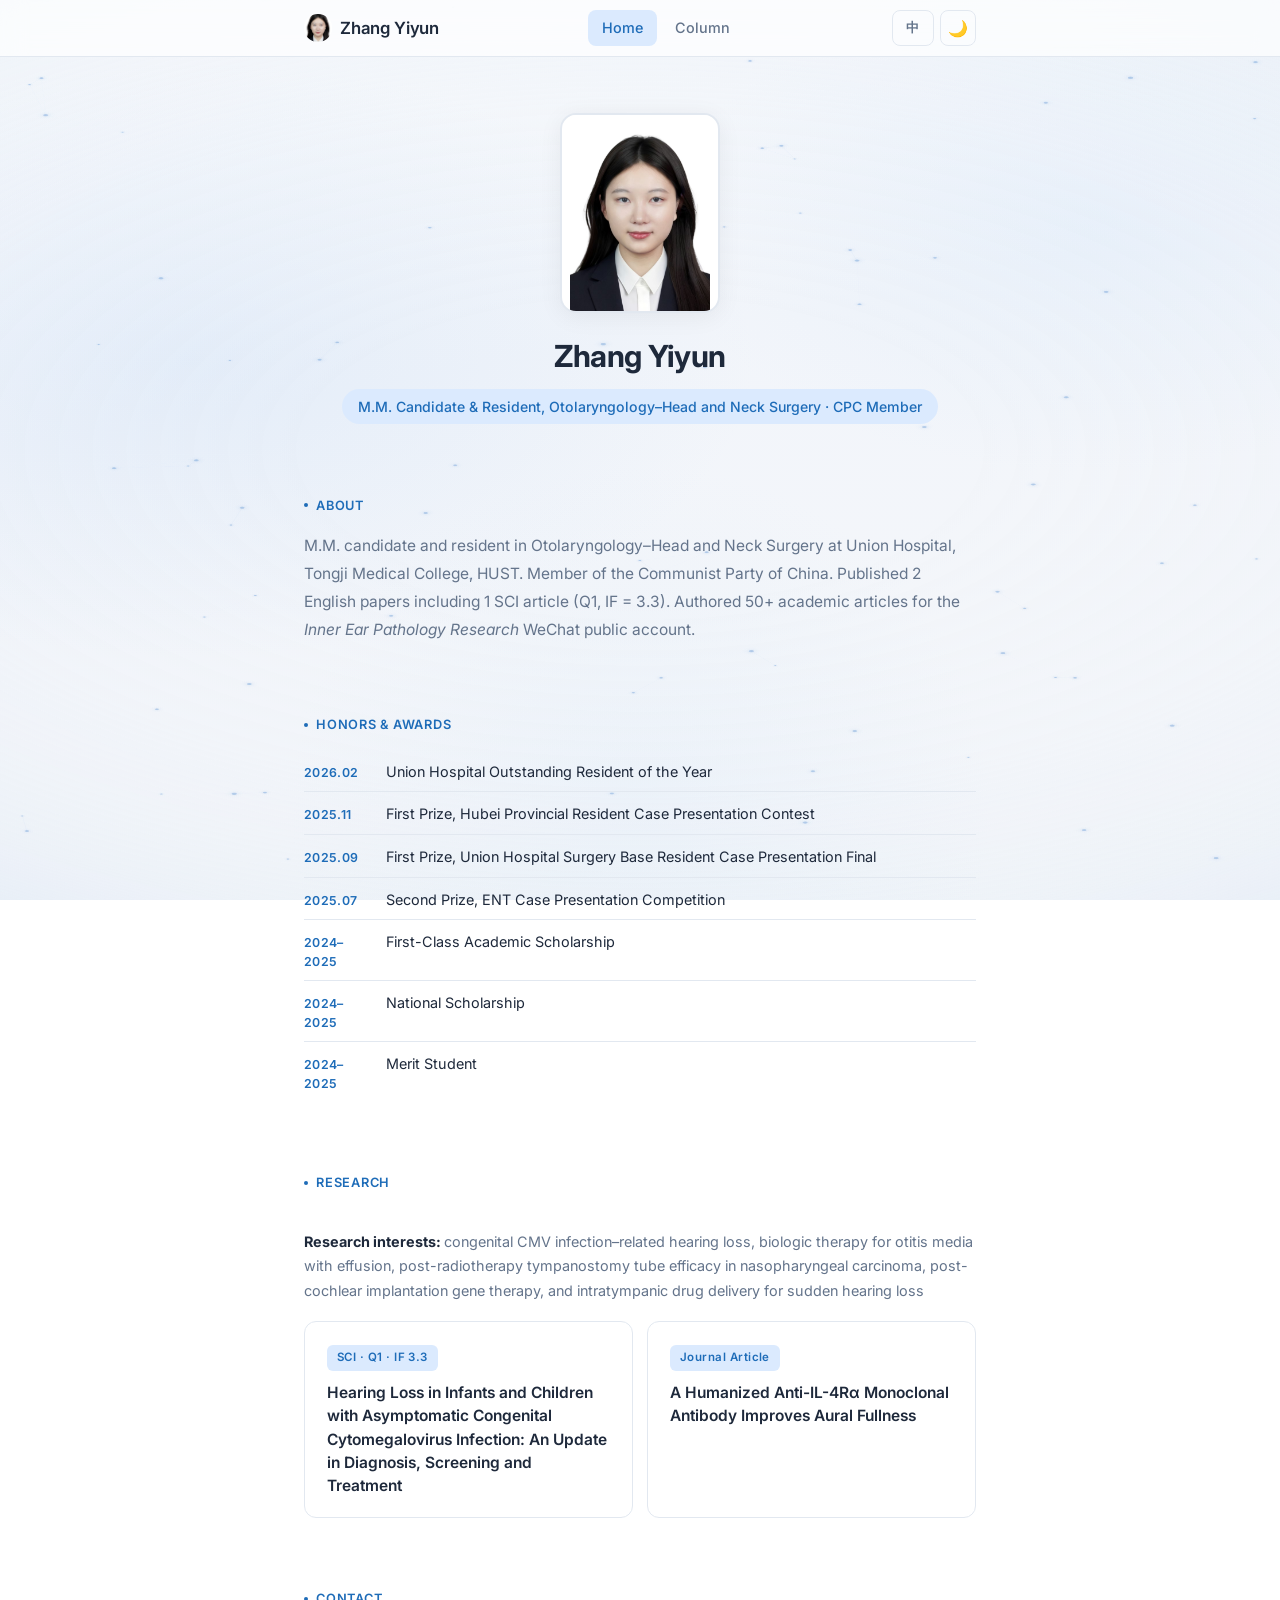
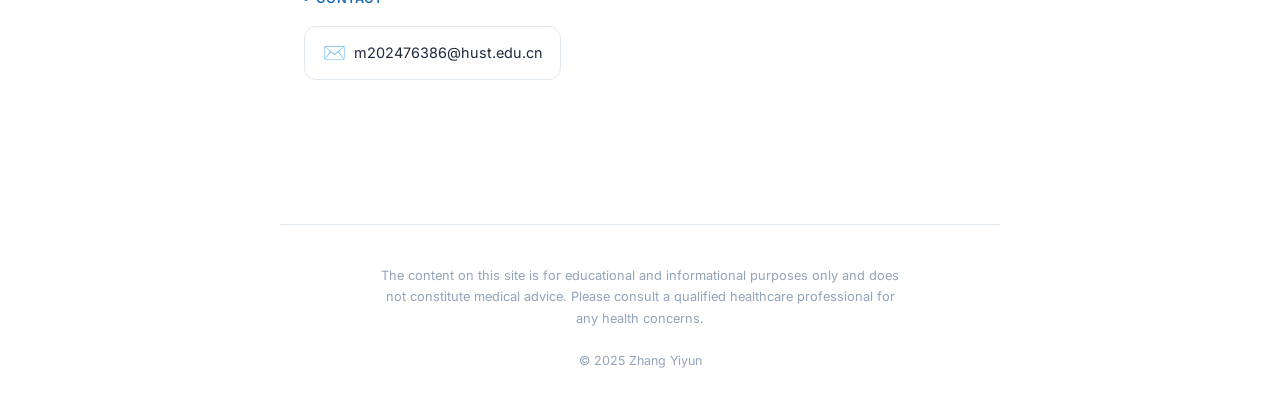
==== commit 84dbbb76: "Move bio from hero to standalone About section Hero now only has avatar, name, and title badge. Bio " ====
--- a/index.html
+++ b/index.html
@@ -44,10 +44,15 @@
       <span class="zh">耳鼻咽喉头颈外科 · 专业型硕士 / 住培医师 · 中共党员</span>
       <span class="en">M.M. Candidate & Resident, Otolaryngology–Head and Neck Surgery · CPC Member</span>
     </div>
-    <div class="hero-bio">
+  </section>
+
+  <!-- About -->
+  <section id="about">
+    <div class="section-label"><span class="zh">个人简介</span><span class="en">About</span></div>
+    <p class="about-text">
       <span class="zh">华中科技大学同济医学院附属协和医院耳鼻咽喉头颈外科专业型硕士、住培医师，中共党员。硕士在读期间发表英文文章 2 篇，其中 SCI 1 篇（Q1，IF&nbsp;=&nbsp;3.3）。在《内耳病理研究》公众号撰写学术推文累计 50 余篇。</span>
       <span class="en">M.M. candidate and resident in Otolaryngology–Head and Neck Surgery at Union Hospital, Tongji Medical College, HUST. Member of the Communist Party of China. Published 2 English papers including 1 SCI article (Q1, IF&nbsp;=&nbsp;3.3). Authored 50+ academic articles for the <em>Inner Ear Pathology Research</em> WeChat public account.</span>
-    </div>
+    </p>
   </section>
 
   <!-- Honors -->
--- a/style.css
+++ b/style.css
@@ -254,6 +254,7 @@
 /* --- Hero --- */
 .hero {
   margin-top: 56px;
+  margin-bottom: 8px;
   text-align: center;
 }
 
@@ -288,9 +289,7 @@
   font-weight: 500;
 }
 
-.hero-bio {
-  max-width: 560px;
-  margin: 24px auto 0;
+.about-text {
   font-size: 0.97rem;
   color: var(--color-text-secondary);
   line-height: 1.8;
@@ -621,7 +620,7 @@
     font-size: 1.55rem;
   }
 
-  .hero-bio {
+  .about-text {
     font-size: 0.9rem;
   }
 
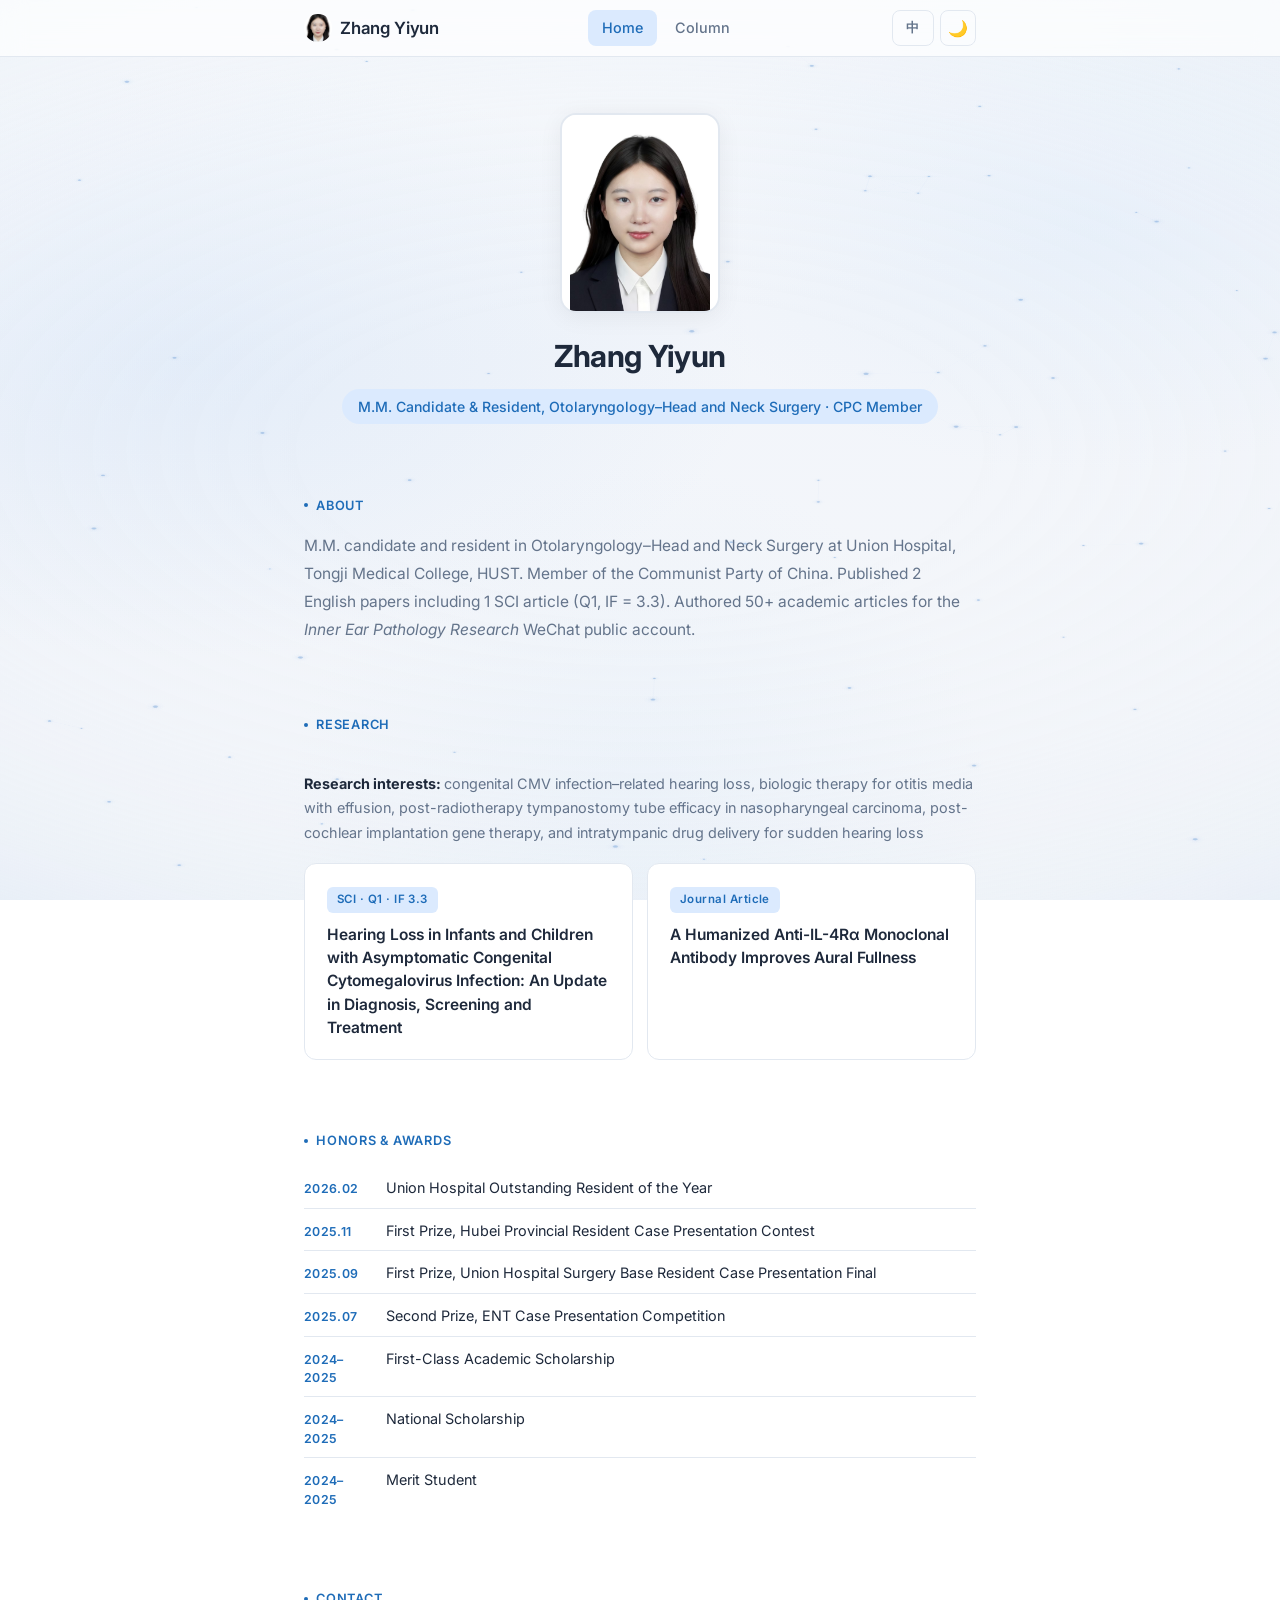
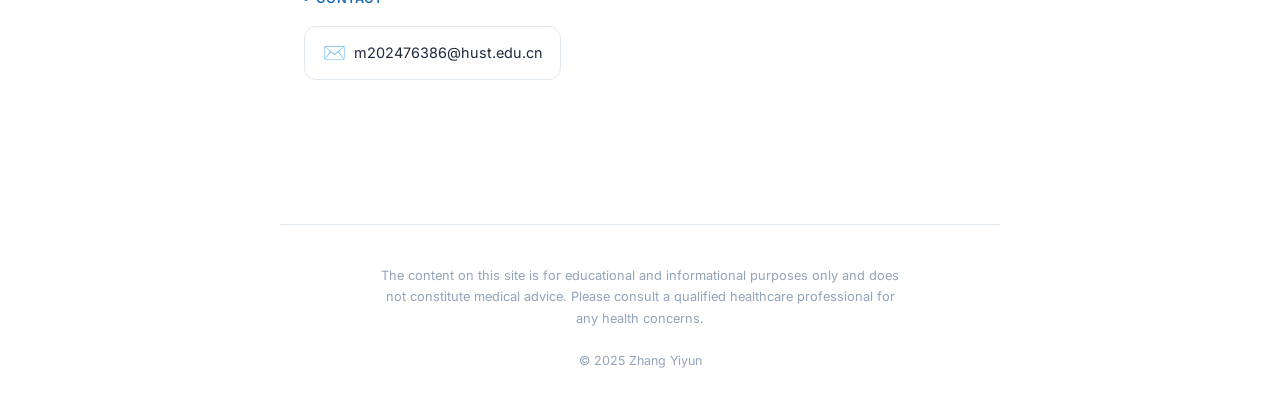
==== commit 91f790c2: "Move honors section below research Co-Authored-By: Claude Opus 4.7 <noreply@anthropic.com>" ====
--- a/index.html
+++ b/index.html
@@ -55,6 +55,26 @@
     </p>
   </section>
 
+  <!-- Research -->
+  <section id="research">
+    <div class="section-label"><span class="zh">科研学术</span><span class="en">Research</span></div>
+    <p class="research-direction" style="margin-bottom:18px;">
+      <span class="zh"><strong>研究方向：</strong>先天性巨细胞病毒感染相关听力损失、生物制剂治疗分泌性中耳炎、鼻咽癌放疗后分泌性中耳炎置管疗效评价、耳蜗植入术后基因治疗、突发性听力损失圆窗给药</span>
+      <span class="en"><strong>Research interests: </strong>congenital CMV infection–related hearing loss, biologic therapy for otitis media with effusion, post-radiotherapy tympanostomy tube efficacy in nasopharyngeal carcinoma, post-cochlear implantation gene therapy, and intratympanic drug delivery for sudden hearing loss</span>
+    </p>
+
+    <div class="research-grid">
+      <div class="research-card">
+        <span class="badge">SCI · Q1 · IF 3.3</span>
+        <h3>Hearing Loss in Infants and Children with Asymptomatic Congenital Cytomegalovirus Infection: An Update in Diagnosis, Screening and Treatment</h3>
+              </div>
+      <div class="research-card">
+        <span class="badge"><span class="zh">期刊文章</span><span class="en">Journal Article</span></span>
+        <h3>A Humanized Anti-IL-4Rα Monoclonal Antibody Improves Aural Fullness</h3>
+              </div>
+    </div>
+  </section>
+
   <!-- Honors -->
   <section id="honors">
     <div class="section-label"><span class="zh">荣誉与获奖</span><span class="en">Honors & Awards</span></div>
@@ -97,26 +117,6 @@
     </ul>
   </section>
 
-  <!-- Research -->
-  <section id="research">
-    <div class="section-label"><span class="zh">科研学术</span><span class="en">Research</span></div>
-    <p class="research-direction" style="margin-bottom:18px;">
-      <span class="zh"><strong>研究方向：</strong>先天性巨细胞病毒感染相关听力损失、生物制剂治疗分泌性中耳炎、鼻咽癌放疗后分泌性中耳炎置管疗效评价、耳蜗植入术后基因治疗、突发性听力损失圆窗给药</span>
-      <span class="en"><strong>Research interests: </strong>congenital CMV infection–related hearing loss, biologic therapy for otitis media with effusion, post-radiotherapy tympanostomy tube efficacy in nasopharyngeal carcinoma, post-cochlear implantation gene therapy, and intratympanic drug delivery for sudden hearing loss</span>
-    </p>
-
-    <div class="research-grid">
-      <div class="research-card">
-        <span class="badge">SCI · Q1 · IF 3.3</span>
-        <h3>Hearing Loss in Infants and Children with Asymptomatic Congenital Cytomegalovirus Infection: An Update in Diagnosis, Screening and Treatment</h3>
-              </div>
-      <div class="research-card">
-        <span class="badge"><span class="zh">期刊文章</span><span class="en">Journal Article</span></span>
-        <h3>A Humanized Anti-IL-4Rα Monoclonal Antibody Improves Aural Fullness</h3>
-              </div>
-    </div>
-  </section>
-
   <!-- Contact -->
   <section id="contact">
     <div class="section-label"><span class="zh">联系方式</span><span class="en">Contact</span></div>
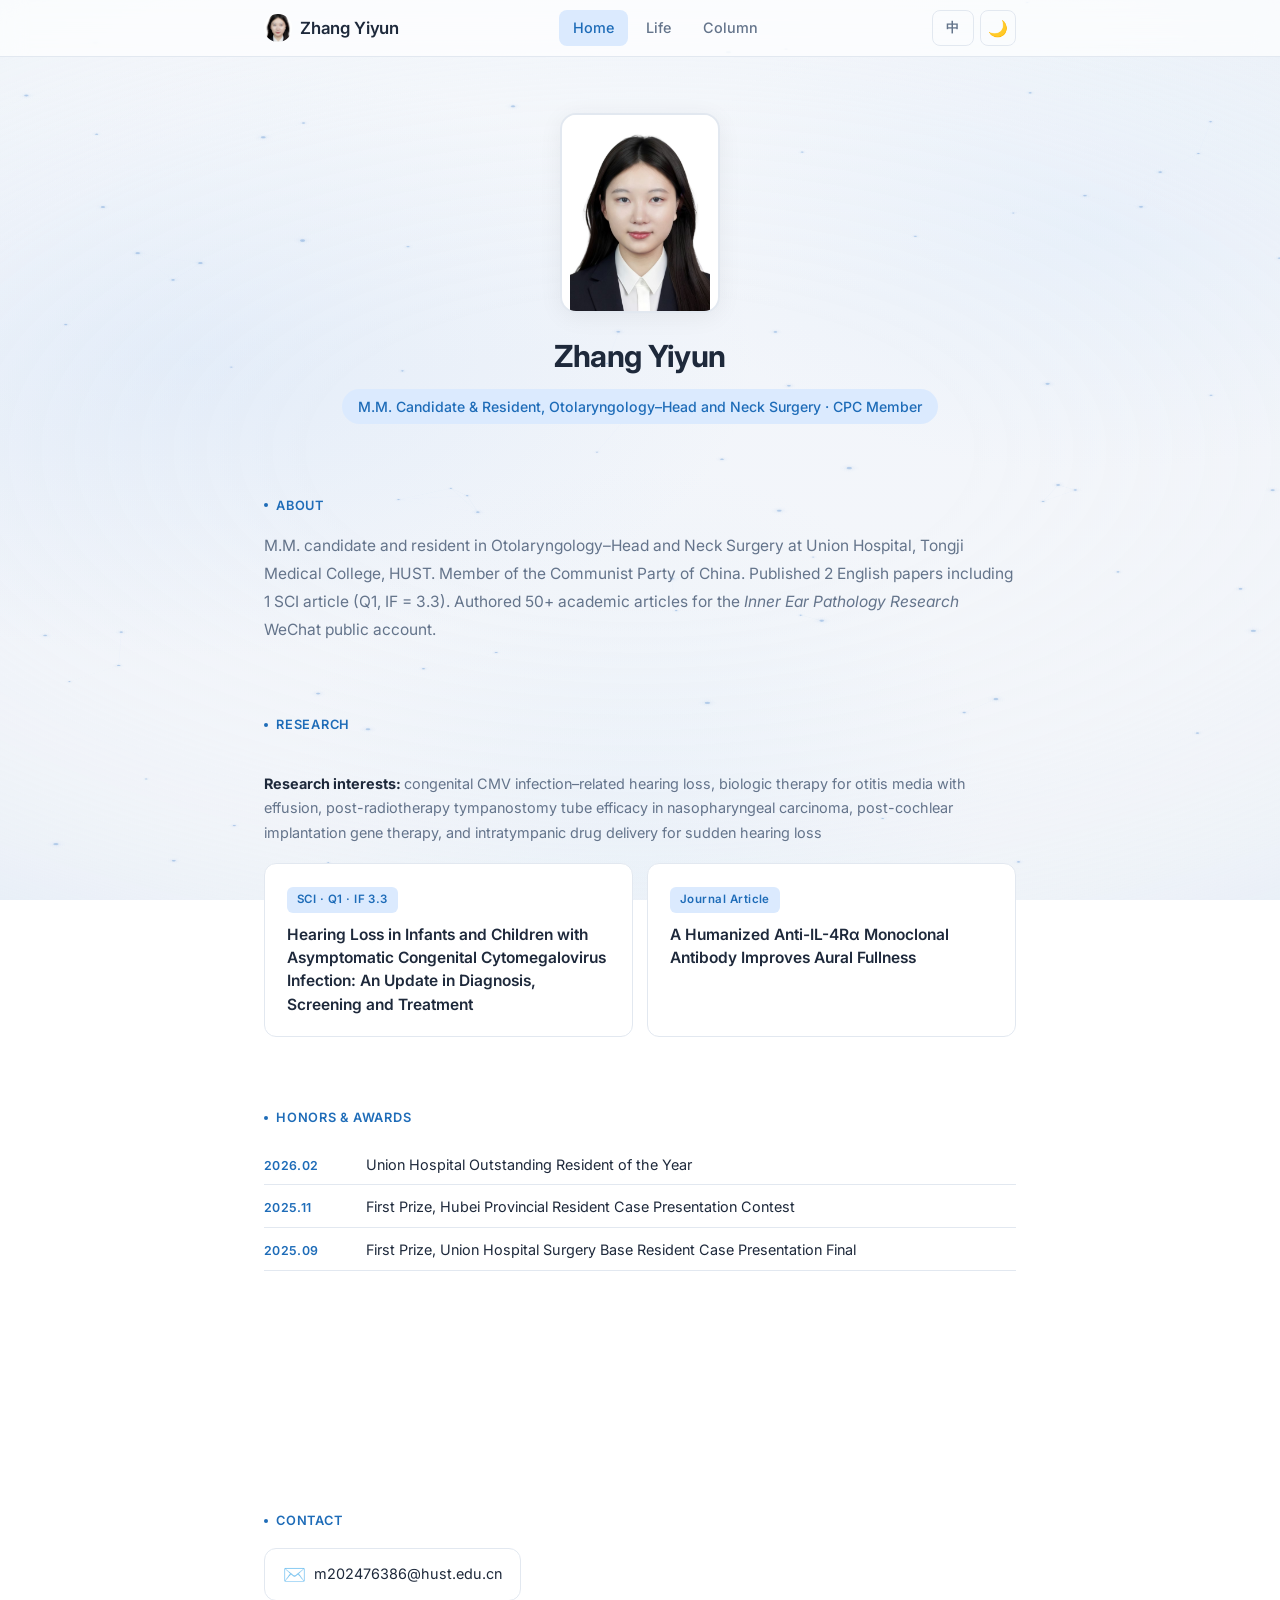
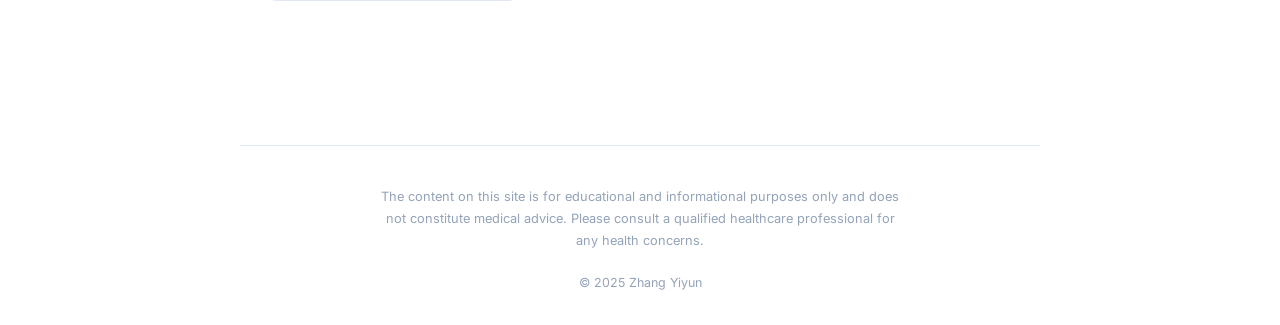
==== commit e487e7b3: "Add Life page between Home and Column Co-Authored-By: Claude Opus 4.7 <noreply@anthropic.com>" ====
--- a/index.html
+++ b/index.html
@@ -22,6 +22,7 @@
     </a>
     <ul class="nav-links">
       <li><a href="index.html" class="active"><span class="zh">主页</span><span class="en">Home</span></a></li>
+      <li><a href="life.html"><span class="zh">生活</span><span class="en">Life</span></a></li>
       <li><a href="column.html"><span class="zh">专栏</span><span class="en">Column</span></a></li>
     </ul>
     <div class="nav-toggles">
--- a/style.css
+++ b/style.css
@@ -23,7 +23,7 @@
   --nav-blur: 12px;
   --radius: 12px;
   --radius-lg: 20px;
-  --max-width: 720px;
+  --max-width: 800px;
   --font-cn: "PingFang SC", "Noto Sans SC", "Microsoft YaHei", sans-serif;
   --font-en: "Inter", -apple-system, BlinkMacSystemFont, "Segoe UI", sans-serif;
 }
@@ -355,12 +355,20 @@
 .honor-item {
   display: flex;
   align-items: baseline;
-  gap: 14px;
+  gap: 24px;
   padding: 9px 0;
   border-bottom: 1px solid var(--color-border);
   font-size: 0.9rem;
   line-height: 1.5;
   transition: border-color 0.3s;
+  opacity: 0;
+  transform: translateY(16px);
+  transition: opacity 0.5s ease, transform 0.5s ease, border-color 0.3s;
+}
+
+.honor-item.revealed {
+  opacity: 1;
+  transform: translateY(0);
 }
 
 .honor-item:last-child {
@@ -369,12 +377,13 @@
 
 .honor-date {
   flex-shrink: 0;
-  width: 68px;
+  width: 78px;
   font-size: 0.77rem;
   font-weight: 600;
   letter-spacing: 0.03em;
   color: var(--color-primary);
   font-family: var(--font-en);
+  white-space: nowrap;
 }
 
 /* --- Research --- */
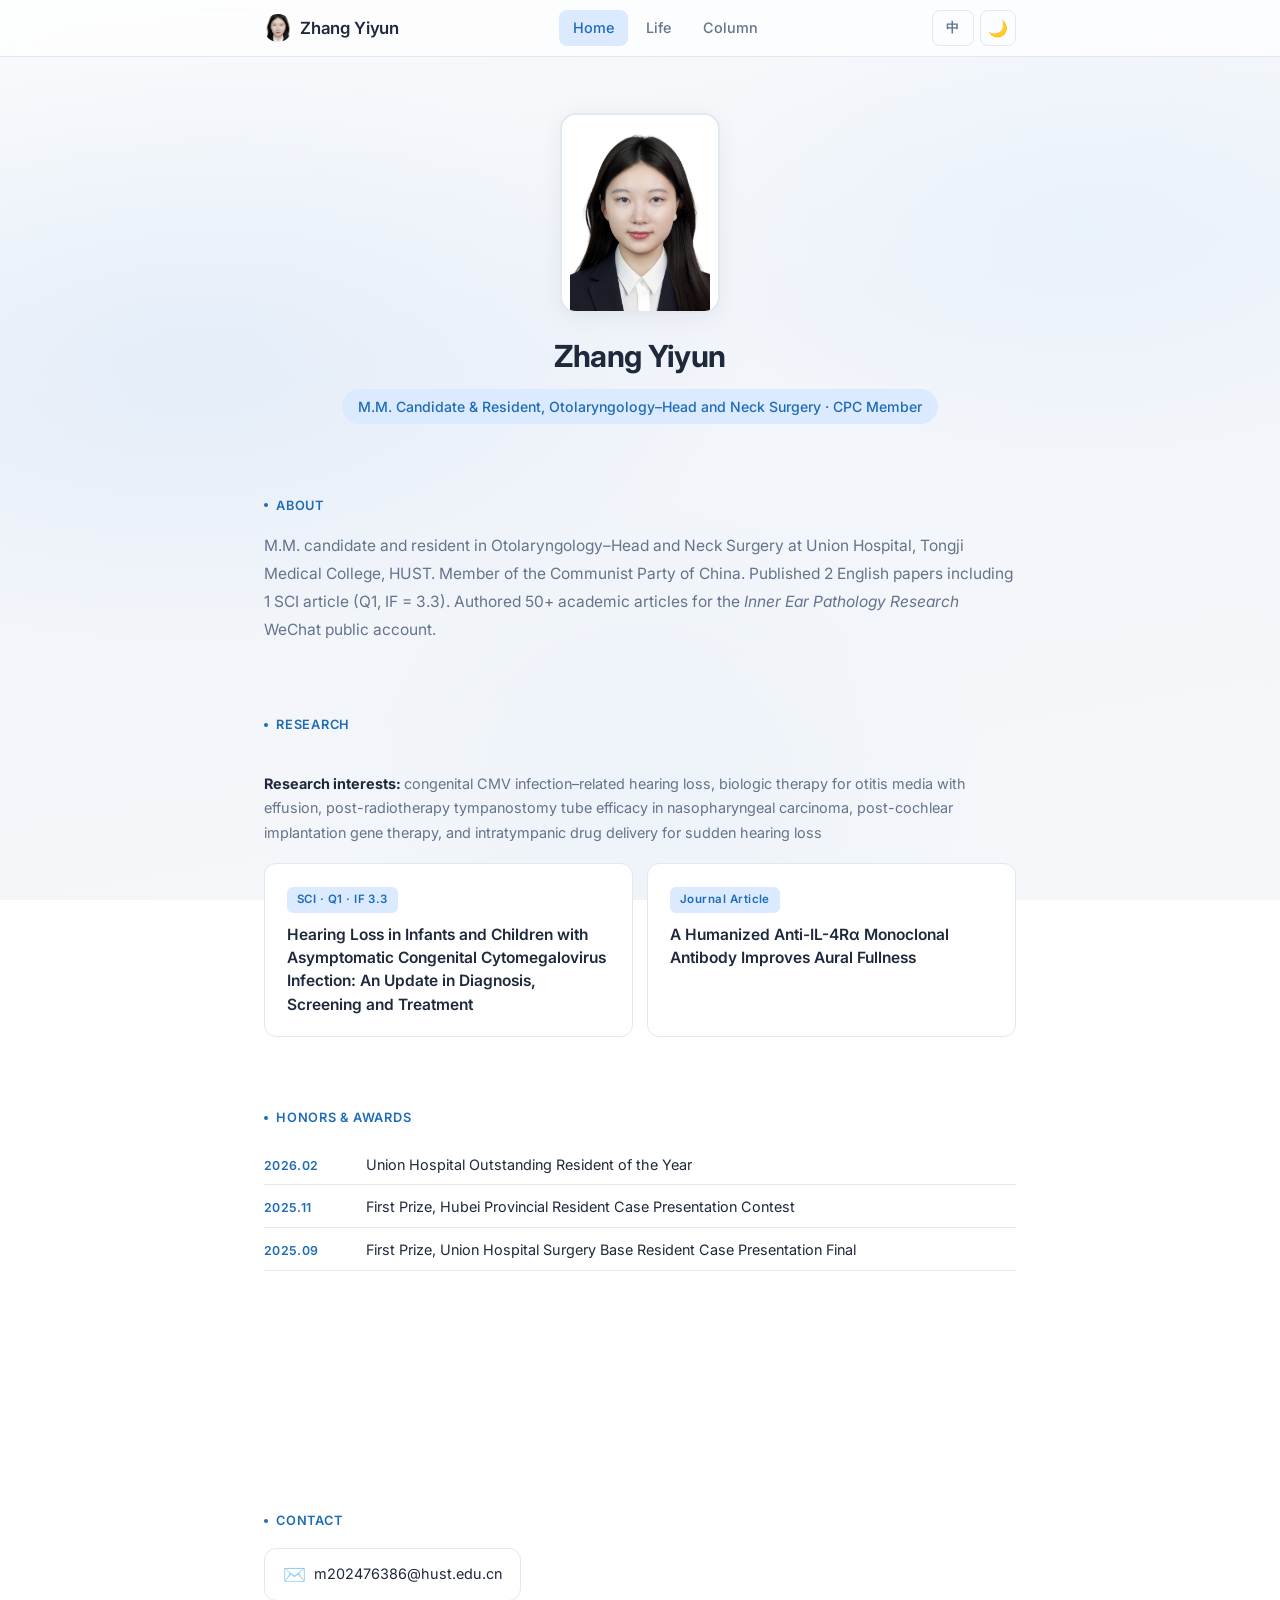
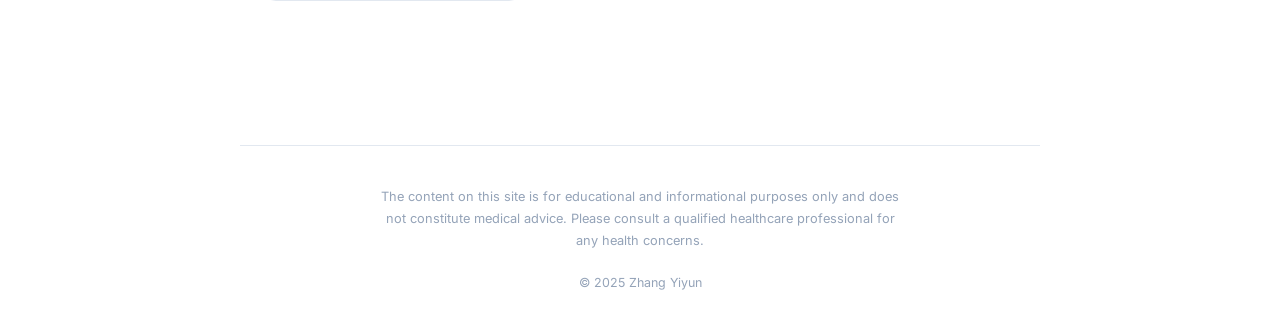
==== commit baefac39: "Remove particle network starfield background effect Co-Authored-By: Claude Opus 4.7 <noreply@anthrop" ====
--- a/index.html
+++ b/index.html
@@ -11,8 +11,6 @@
 <link href="https://fonts.googleapis.com/css2?family=Inter:wght@400;500;600;700&display=swap" rel="stylesheet">
 </head>
 <body>
-<canvas id="starfield"></canvas>
-
 <nav class="navbar">
   <div class="navbar-inner">
     <a href="index.html" class="nav-logo">
--- a/style.css
+++ b/style.css
@@ -107,17 +107,6 @@
   display: block;
 }
 
-/* --- Starfield Background --- */
-#starfield {
-  position: fixed;
-  top: 0;
-  left: 0;
-  width: 100%;
-  height: 100%;
-  z-index: -1;
-  pointer-events: none;
-}
-
 /* --- Navbar --- */
 .navbar {
   position: sticky;
